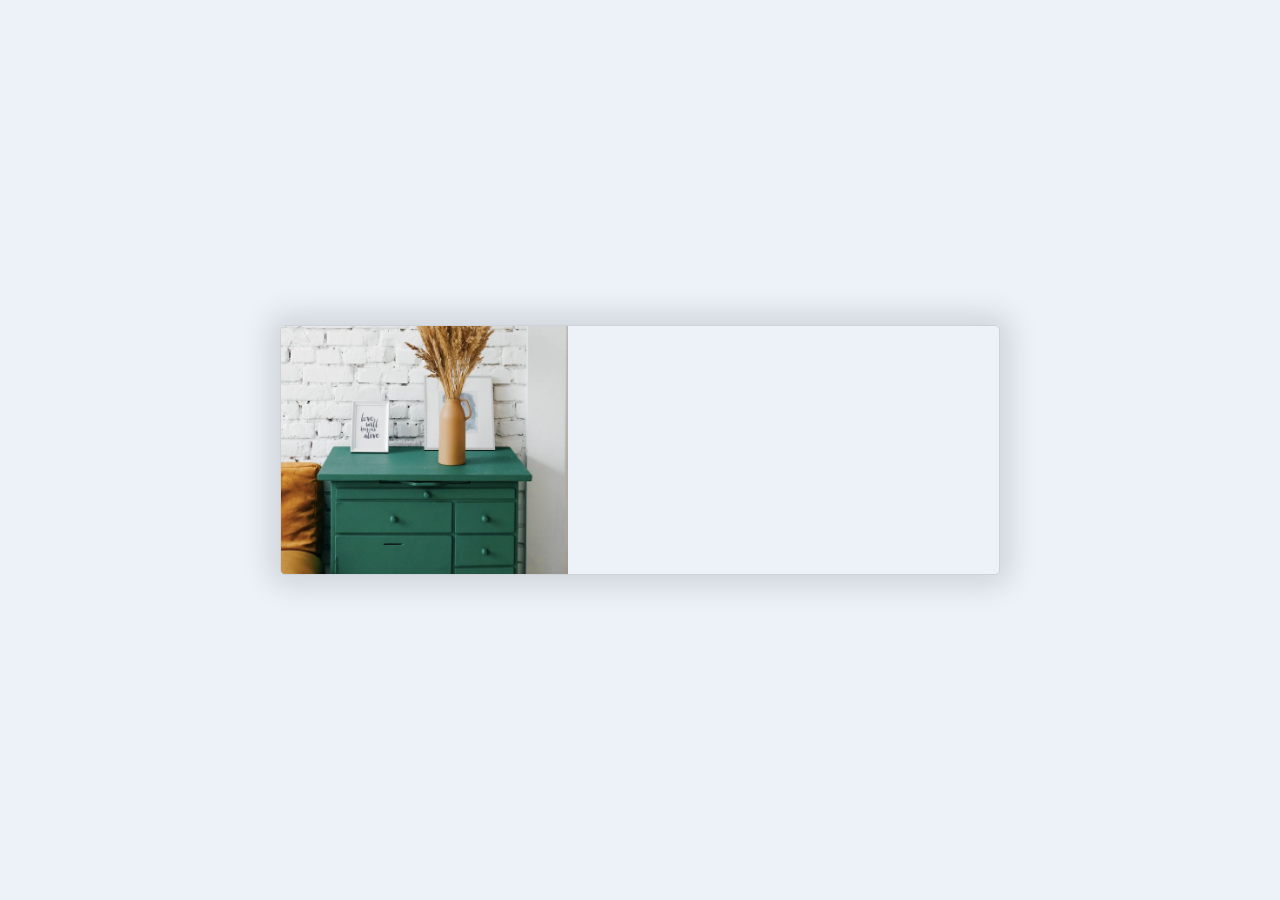
==== index.html @ 7b6d353c "initial commit" ====
<!DOCTYPE html>
<html lang="en">
<head>
    <meta charset="UTF-8">
    <!-- <meta name="viewport" 
    content="width=device-width, 
    initial-scale=1.0"> -->
    <title>Article Preview Component</title>
    <link rel="stylesheet" href="./css/styles.css">
    <link 
        href="https://fonts.googleapis.com/css2?family=Manrope:wght@500;700&display=swap" 
        rel="stylesheet"
    />
</head>
<body>  
        <div class="card-container">
            <div class="left-container">
                <img src="./assets/images/drawers.jpg" alt="">
            </div>
            <div class="right-container">
    
            </div>
        </div>
</body>
</html>
---- css/styles.css ----
:root {
    --primary-font: "Manrope";
    --primary-color: hsl(217, 19%, 35%);
    --secondary-color: hsl(214, 17%, 51%);
    --tertiary-color: hsl(212, 23%, 69%);
    --quaternary-color: hsl(210, 46%, 95%);
}

*{
    margin:0;
    padding:0;
    box-sizing: border-box;
}

body{
    font-family: "Marope",sans-serif;
    background-color: var(--quaternary-color);
    display: flex;
    justify-content: center;
    align-items: center;
    height: 100vh;
}
.wrapper{
    /* padding:20em; */
}
div.card-container{
    border:1px solid rgba(0, 0, 0, 0.13);
    box-shadow: 0 0 30px 10px hsla(0, 0%, 0%, 0.13);
    border-radius: 5px;
    display: inline-block;
    width: 720px;
    height: 250px;
    display:flex;
    overflow: hidden;
    margin:auto
}

div.left-container{
    width: 40%;
    height: 100%;
}

div.left-container img{
    width: 100%;
    height: inherit;
}
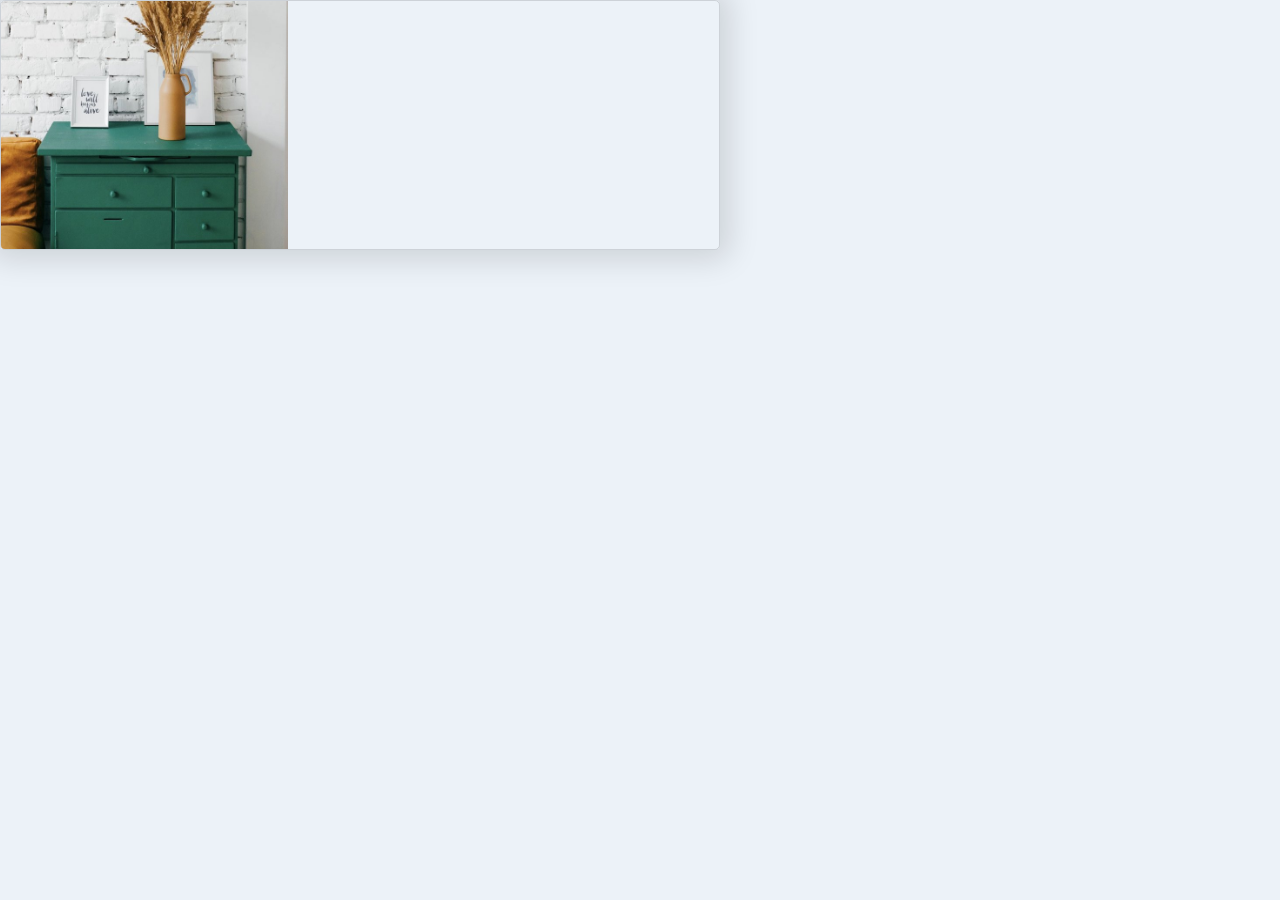
==== commit d2822cb0: "desktop design" ====
--- a/index.html
+++ b/index.html
@@ -18,7 +18,6 @@
                 <img src="./assets/images/drawers.jpg" alt="">
             </div>
             <div class="right-container">
-    
             </div>
         </div>
 </body>
--- a/css/styles.css
+++ b/css/styles.css
@@ -1,3 +1,4 @@
+
 :root {
     --primary-font: "Manrope";
     --primary-color: hsl(217, 19%, 35%);
@@ -16,12 +17,9 @@
     font-family: "Marope",sans-serif;
     background-color: var(--quaternary-color);
     display: flex;
-    justify-content: center;
-    align-items: center;
+    /* justify-content: center; */
+    /* align-items: center; */
     height: 100vh;
-}
-.wrapper{
-    /* padding:20em; */
 }
 div.card-container{
     border:1px solid rgba(0, 0, 0, 0.13);
@@ -32,7 +30,7 @@
     height: 250px;
     display:flex;
     overflow: hidden;
-    margin:auto
+    /* margin:auto; */
 }
 
 div.left-container{
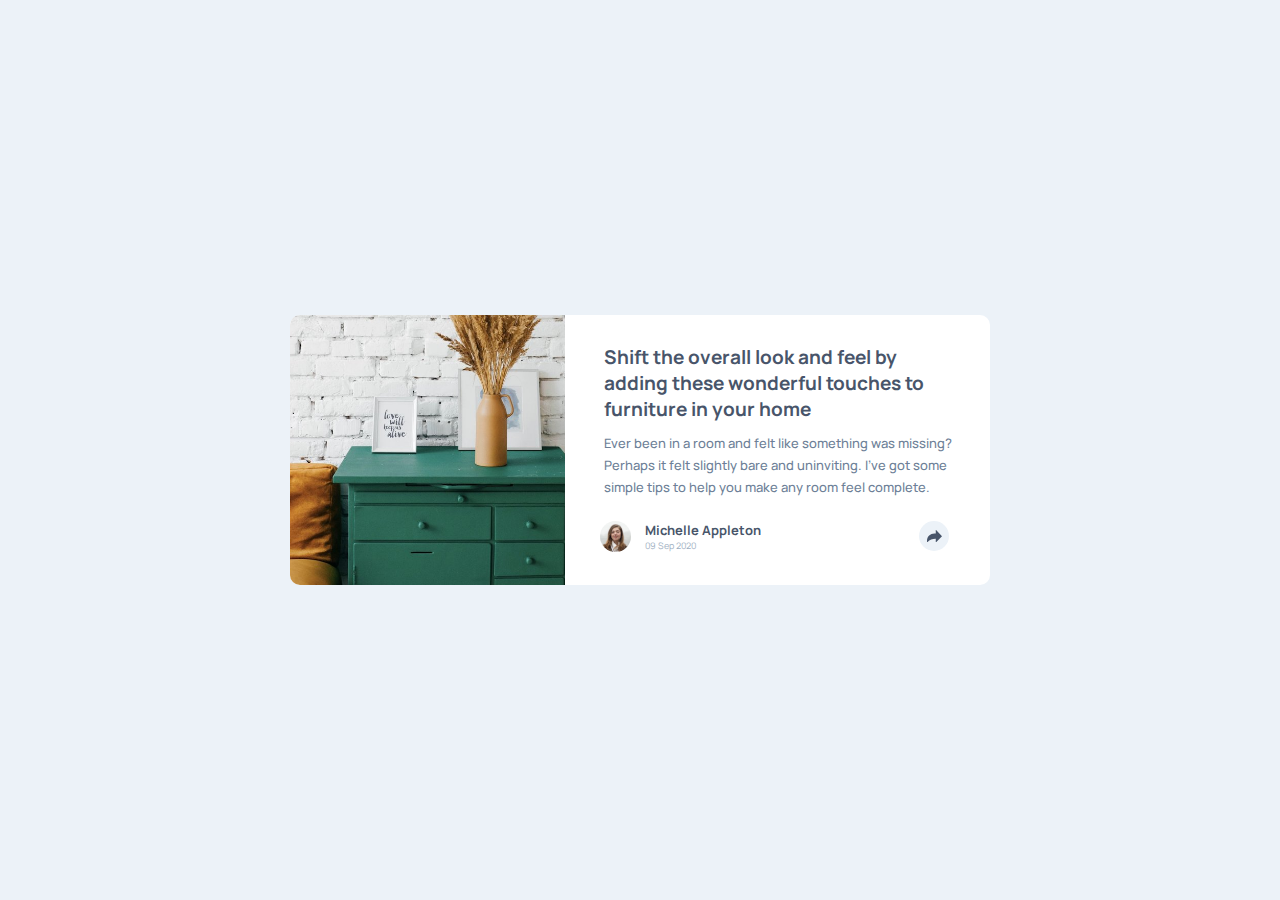
==== commit d8995d17: "Main html changed to root" ====
--- a/index.html
+++ b/index.html
@@ -2,23 +2,71 @@
 <html lang="en">
 <head>
     <meta charset="UTF-8">
-    <!-- <meta name="viewport" 
-    content="width=device-width, 
-    initial-scale=1.0"> -->
-    <title>Article Preview Component</title>
-    <link rel="stylesheet" href="./css/styles.css">
-    <link 
+    <meta name="viewport" content="width=device-width, initial-scale=1.0">
+    <title>Article preview component</title>
+    <link rel="stylesheet" href="./css/styles2ndway.css">
+        <link 
         href="https://fonts.googleapis.com/css2?family=Manrope:wght@500;700&display=swap" 
         rel="stylesheet"
     />
+    <script src="./js/index.js" defer></script>
 </head>
-<body>  
-        <div class="card-container">
-            <div class="left-container">
-                <img src="./assets/images/drawers.jpg" alt="">
+<body>
+    <div class="wrapper">
+        <div class="article-card">
+            <div class="left">
+                <!-- <img class="img"src="../assets/images/drawers.jpg" alt="drawer"> -->
             </div>
-            <div class="right-container">
+            <div class="right"> 
+                <div class="description">
+                    <span class="title">
+                          Shift the overall look and feel by adding these wonderful touches
+                          to furniture in your home
+                    </span>
+                    <span class="cart-text">
+                    Ever been in a room and felt like something was missing? Perhaps
+                    it felt slightly bare and uninviting. I’ve got some simple tips to
+                    help you make any room feel complete.
+                    </span>
+                    
+                </div>
+                <div class="author">
+                    <img class="avatar" src="./assets/images/avatar-michelle.jpg" alt="avatar" width="40">
+                    <div class="info">
+                        <span class="name">Michelle Appleton</span>
+                        <span class="date">09 Sep 2020</span>
+                    </div> 
+                    <div class="btn-area">
+                        <button id="social" class="share"><svg xmlns="http://www.w3.org/2000/svg" width="15" height="15"><path d="M15 6.495L8.766.014V3.88H7.441C3.33 3.88 0 7.039 0 10.936v2.049l.589-.612C2.59 10.294 5.422 9.11 8.39 9.11h.375v3.867L15 6.495z"></path></svg></button>
+                    </div>
+                </div>
             </div>
         </div>
+        <div class="social-networks ">
+          <div class="social-info">
+              <span>SHARE</span>
+              <ul style="display: inline-block;">
+              <li>
+                <a href="#">
+                  <img src="./assets/images/icon-facebook.svg" alt="share on facebook" width="20" height="20">
+                </a>
+              </li>
+              <li>
+                <a href="#">
+                  <img src="./assets/images/icon-twitter.svg" alt="share on twitter " width="20" height="20">
+                </a>
+              </li>
+              <li>
+                <a href="#">
+                  <img src="./assets/images/icon-pinterest.svg" alt="share on pinterest" width="20" height="20">
+                </a>
+              </li>
+            </ul>
+          </div>
+
+        </div>
+    </div>
+    
+    
 </body>
 </html>--- a/css/styles2ndway.css
+++ b/css/styles2ndway.css
@@ -0,0 +1,213 @@
+:root {
+    --primary-font: "Manrope";
+    --primary-color: hsl(217, 19%, 35%);
+    --secondary-color: hsl(214, 17%, 51%);
+    --tertiary-color: hsl(212, 23%, 69%);
+    --quaternary-color: hsl(210, 46%, 95%);
+}
+
+*{
+    margin:0;
+    padding:0;
+    box-sizing: border-box;
+}
+body{
+    background-color: var(--quaternary-color);
+    font-family: var(--primary-font);
+    height: 100vh;  
+    /* width: 100vw; */
+}
+
+div.wrapper{
+    height: inherit;
+    /* padding:4rem; */
+    display: flex;
+    flex-direction: row;
+    justify-content: center;
+    align-items: center;
+    /* border: 1px solid black; */
+}
+
+.article-card{
+    max-width: 700px;
+    background-color: white;
+    width: 700px;
+    height: 270px;
+    display:grid;
+    grid-template-columns: 1fr 2fr;
+    border-radius: 0.625rem;
+    
+    /*box-shadow: 0 10px 15px -3px rgba(0, 0, 0, 0.1),
+      0 4px 6px -2px rgba(0, 0, 0, 0.05); */
+}
+.article-card .right{
+    /* border-bottom-right-radius: 0.625rem; */
+    /* border-top-right-radius: 0.625rem; */
+    height: inherit;
+    display: flex;
+    flex-direction: column;
+    align-items: center;
+    padding-top:1.8em;
+    /* padding-left: -em; */
+    padding-right: 2em;
+    padding-left: 2.2em;
+    
+}
+.article-card .left{
+    background-image: url(../assets/images/drawers.jpg);
+    /* background-position: left; */
+    background-size: cover;
+    width: 275px;
+    background-position: left;
+    border-top-left-radius:0.625rem;
+    border-bottom-left-radius:0.625rem;
+}
+.description{
+    width: 350px;
+}
+.article-card .right .description span.title{
+    color:var(--primary-color);
+    width: inherit;
+    font-weight: 700;
+    font-size: 19px;
+    display: block;
+    margin-bottom: .5em;
+}
+
+div.description .cart-text{
+    color: var(--secondary-color);
+    font-weight: 500 !important;
+    font-size: 13px;
+}
+
+div.author{
+    display:grid;
+    grid-template-columns: 1fr 5.9fr 1fr;
+    margin-top: 1.5em;
+    width: 100%;
+    /* width: 350px; */
+}
+
+div.author .avatar{
+    border-radius: 100%;
+    width: 31px;
+}
+
+div.author .info .name{
+    color:var(--primary-color);
+    font-weight: 700;
+    font-size: 13px;
+    display: block;
+    /* margin-bottom: 3em; */
+}
+
+div.author .info .date{
+    font-size: 9px;
+    display: block;
+    color: var(--tertiary-color);
+}
+
+div.btn-area .share-info{
+    display: none;
+}
+
+div.btn-area .share{
+    margin-left:.5em;
+    margin-top:0em;
+    background-color: var(--quaternary-color);
+    border:none;
+    width: 30px;
+    height: 30px;
+    border-radius: 100%;
+    fill:var(--primary-color);
+    outline-style: none;
+}
+.dark{
+    background-color: var(--secondary-color) !important;
+    fill: var(--quaternary-color) !important;
+}
+div.btn-area .share svg{
+    padding-top:.2em
+}
+
+div.social-networks{
+    background:var(--primary-color);
+    display: none;
+    grid-template-columns: 1fr;
+    width: 220px;
+    height: 55px;
+    position: absolute;
+    transform:translate(296px,16px);
+    
+    /* transform:translateY(-20px); */
+    /* bottom: -21px; */
+    border-radius: 10px;
+    align-content: center;
+    justify-items: center;  
+}
+
+.visible{
+    display: grid !important;
+}
+
+/* .not-visible{
+    display: none;
+} */
+
+div.social-networks:before{
+        border-top: 15px solid var(--primary-color);
+        border-bottom: 15px solid transparent;
+        border-left: 15px solid transparent;
+        border-right: 15px solid transparent;
+        content: '';
+        display: block;
+        position: absolute;
+        width: 0;
+        top: 49px;
+        left: 93px;
+}
+
+div.social-netwroks .social-info{
+    display:flex;
+    flex-flow: row nowrap;
+}
+
+div.social-networks .social-info li{
+    display: inline-block;
+    margin: 0 .3em;
+}
+div.social-networks .social-info li a img{
+    width: 1em;
+    height: 1em;
+}
+
+div.social-networks .social-info > div{
+    /* display: inline-block; */
+}
+div.social-networks .social-info > span{
+    color:var(--tertiary-color);
+    font-size: .6em;
+    position:relative;
+    bottom: .35em;
+    margin-right: .5em;
+    font-weight: 500;
+    letter-spacing: .5em;
+    display: inline-block;
+}
+
+
+
+
+@media screen and (max-width:900px){
+    body{
+        background-color: red;
+    }
+}
+/* This code is used when we are using an img tag inside div */
+/* div.left img{
+    height: 100%;
+    width: 100%;
+    object-fit:cover;
+    border-top-left-radius: 0.625rem;
+    border-bottom-left-radius: 0.625rem;
+} */